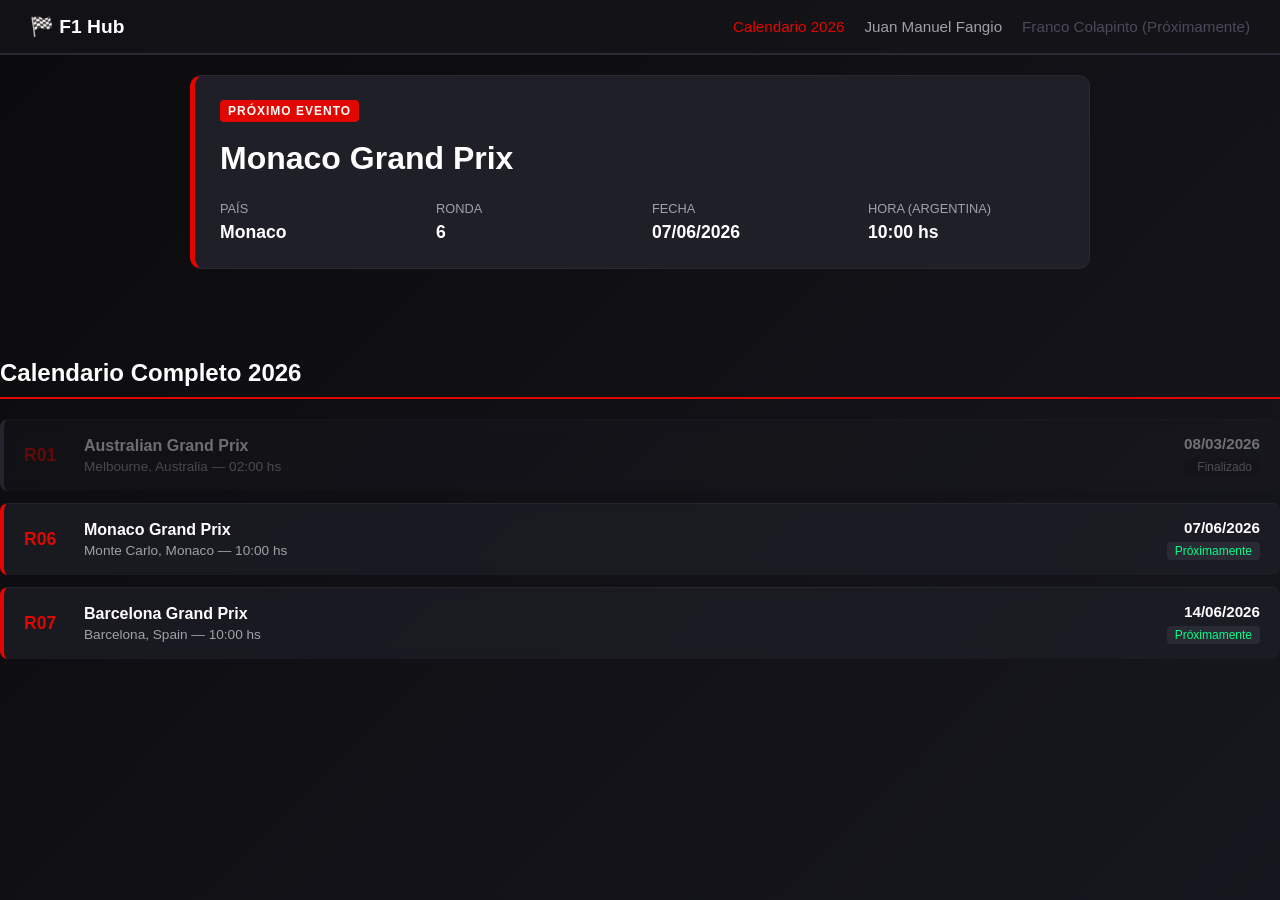
==== index.html @ ba873104 "AcGrl08" ====
<!DOCTYPE html>
<html lang="es">
<head>
    <meta charset="UTF-8">
    <meta name="viewport" content="width=device-width, initial-scale=1.0">
    <title>F1 Hub - Temporada 2026</title>
    <link rel="stylesheet" href="style.css">
</head>
<body>
  <!-- BARRA DE NAVEGACIÓN -->
    <nav class="navbar">
        <a href="index.html" class="nav-logo">🏁 F1 Hub</a>
        <div class="nav-links">
            <a href="index.html" class="active">Calendario 2026</a>
            <a href="fangio.html">Juan Manuel Fangio</a>
            <a href="#" class="disabled">Franco Colapinto (Próximamente)</a>
        </div>
    </nav>
    <div class="container">
        <!-- 1. SECCIÓN: PRÓXIMA CARRERA -->
        <div class="card main-card">
            <div class="header">
                <span class="live-badge">PRÓXIMO EVENTO</span>
                <h1 id="gran-premio">Cargando carrera...</h1>
            </div>
            
            <div class="content">
                <div class="info-group">
                    <span class="label">País</span>
                    <p id="pais" class="value">-</p>
                </div>
                <div class="info-group">
                    <span class="label">Ronda</span>
                    <p id="ronda" class="value">-</p>
                </div>
                <div class="info-group">
                    <span class="label">Fecha</span>
                    <p id="fecha" class="value">-</p>
                </div>
                <div class="info-group">
                    <span class="label">Hora (Argentina)</span>
                    <p id="hora" class="value">-</p>
                </div>
            </div>
                
            </div>
        </div>

        <!-- 2. SECCIÓN: CALENDARIO COMPLETO -->
        <div class="calendar-section">
            <h2>Calendario Completo 2026</h2>
            <div id="calendario-lista" class="calendar-grid">
                <!-- Las carreras se van a inyectar dinámicamente acá con JS -->
            </div>
        </div>
    </div>

    <script>
        // Configuramos el formateador para forzar siempre la hora de Argentina
        const opcionesFecha = { timeZone: 'America/Argentina/Buenos_Aires', day: '2-digit', month: '2-digit', year: 'numeric' };
        const opcionesHora = { timeZone: 'America/Argentina/Buenos_Aires', hour: '2-digit', minute: '2-digit', hour12: false };

        fetch('datos.json')
            .then(response => response.json())
            .then(data => {
                // 1. CONTROL DE LA PRÓXIMA CARRERA
                const proxima = data.proxima_carrera;
                
                if (proxima && proxima.fecha_iso) {
                    const fechaProxima = new Date(proxima.fecha_iso);
                    
                    document.getElementById('gran-premio').innerText = proxima.nombre_gran_premio;
                    document.getElementById('pais').innerText = proxima.pais;
                    document.getElementById('ronda').innerText = proxima.ronda;
                    
                    // Convertimos la fecha internacional a la de Argentina
                    document.getElementById('fecha').innerText = fechaProxima.toLocaleDateString('es-AR', opcionesFecha);
                    document.getElementById('hora').innerText = fechaProxima.toLocaleTimeString('es-AR', opcionesHora) + " hs";
                } else {
                    document.getElementById('gran-premio').innerText = "Fin de temporada 🏁";
                }

                // 2. RENDERIZADO DEL CALENDARIO COMPLETO
                const listaContenedor = document.getElementById('calendario-lista');
                listaContenedor.innerHTML = ''; // Limpiamos carga inicial

                data.calendario_completo.forEach(carrera => {
                    if (!carrera.fecha_iso) return;

                    // Traducimos la fecha de esta carrera específica a Argentina
                    const fechaCarrera = new Date(carrera.fecha_iso);
                    const fechaFormateada = fechaCarrera.toLocaleDateString('es-AR', opcionesFecha);
                    const horaFormateada = fechaCarrera.toLocaleTimeString('es-AR', opcionesHora);

                    const carreraCard = document.createElement('div');
                    
                    // Si ya pasó, se le aplica la opacidad que definimos en el CSS
                    carreraCard.className = `race-strip ${carrera.ya_paso ? 'past-race' : ''}`;
                    
                    // Formateamos el número de ronda para que no quede "R010" en el futuro
                    const nroRonda = carrera.ronda < 10 ? `R0${carrera.ronda}` : `R${carrera.ronda}`;
                    
                    carreraCard.innerHTML = `
                        <div class="race-info">
                            <span class="race-round">${nroRonda}</span>
                            <div class="race-details">
                                <h3>${carrera.nombre_gran_premio}</h3>
                                <p>${carrera.ubicacion}, ${carrera.pais} — ${horaFormateada} hs</p>
                            </div>
                        </div>
                        <div class="race-date-status">
                            <span class="race-date">${fechaFormateada}</span>
                            <span class="status-tag">${carrera.ya_paso ? 'Finalizado' : 'Próximamente'}</span>
                        </div>
                    `;
                    
                    listaContenedor.appendChild(carreraCard);
                });
            })
            .catch(error => {
                console.error("Error cargando los datos de la F1:", error);
                document.getElementById('gran-premio').innerText = "Error al cargar datos";
            });
    </script>
</body>
</html>
---- style.css ----
/* ==========================================================================
   1. ESTILOS GENERALES Y FONDO DINÁMICO
   ========================================================================== */
body {
    /* Creamos un degradado oscuro elegante */
    background: linear-gradient(-45deg, #0b0b0d, #15151a, #1a1a24, #0b0b0d);
    background-size: 400% 400%;
    /* Esta línea hace que el fondo se mueva suavemente solo */
    animation: movimientoFondo 15s ease infinite;
    margin: 0;
    color: #fff;
    font-family: Arial, sans-serif;
    min-height: 100vh;
}

/* Animación para el movimiento del fondo */
@keyframes movimientoFondo {
    0% { background-position: 0% 50%; }
    50% { background-position: 100% 50%; }
    100% { background-position: 0% 50%; }
}

/* Contenedor principal */
.container {
    max-width: 900px;
    margin: 0 auto;
    padding: 20px;
}

/* ==========================================================================
   2. BARRA DE NAVEGACIÓN
   ========================================================================== */
.navbar {
    background-color: rgba(21, 21, 26, 0.8); /* Semi-transparente para que se note el fondo */
    backdrop-filter: blur(10px); /* Efecto vidrio esmerilado */
    display: flex;
    justify-content: space-between;
    align-items: center;
    padding: 15px 30px;
    border-bottom: 2px solid #2a2a35;
    position: sticky;
    top: 0;
    z-index: 100;
}

.nav-logo {
    color: #fff;
    font-weight: bold;
    text-decoration: none;
    font-size: 1.2rem;
}

.nav-links {
    display: flex;
    gap: 20px;
}

.nav-links a {
    color: #a1a1a8;
    text-decoration: none;
    font-size: 0.95rem;
    font-weight: 500;
    transition: color 0.3s ease;
}

.nav-links a:hover, .nav-links a.active {
    color: #e10600; /* Rojo F1 */
}

.nav-links a.disabled {
    color: #4a4a5a;
    cursor: not-allowed;
    pointer-events: none;
}

/* ==========================================================================
   3. TARJETAS Y SECCIONES
   ========================================================================== */
.card {
    background-color: #1f1f27;
    border-radius: 12px;
    padding: 25px;
    margin-bottom: 30px;
    border: 1px solid #2a2a35;
}

.main-card {
    border-left: 5px solid #e10600;
}

.header {
    margin-bottom: 20px;
}

.live-badge {
    background-color: #e10600;
    color: white;
    font-size: 0.75rem;
    font-weight: bold;
    padding: 4px 8px;
    border-radius: 4px;
    letter-spacing: 1px;
}

.content {
    display: grid;
    grid-template-columns: repeat(auto-fit, minmax(150px, 1fr));
    gap: 20px;
}

.info-group .label {
    color: #a1a1a8;
    font-size: 0.8rem;
    text-transform: uppercase;
}

.info-group .value {
    margin: 5px 0 0 0;
    font-size: 1.1rem;
    font-weight: bold;
}

/* ==========================================================================
   4. CALENDARIO
   ========================================================================== */
.calendar-section {
    margin-top: 40px;
}

.calendar-section h2 {
    color: #fff;
    border-bottom: 2px solid #e10600;
    padding-bottom: 10px;
    margin-bottom: 20px;
}

.calendar-grid {
    display: flex;
    flex-direction: column;
    gap: 12px;
}

/* Tarjeta de cada carrera */
.race-strip {
    background-color: rgba(31, 31, 39, 0.7);
    backdrop-filter: blur(5px);
    color: #fff;
    border-radius: 8px;
    padding: 15px 20px;
    display: flex;
    justify-content: space-between;
    align-items: center;
    border-left: 4px solid #e10600;
    border-top: 1px solid rgba(255, 255, 255, 0.05);
    transition: all 0.3s ease; /* Suaviza los movimientos */
}

/* Efecto dinámico al pasar el mouse por encima */
.race-strip:hover {
    transform: translateX(8px);
    background-color: rgba(42, 42, 53, 0.9);
    box-shadow: 0 4px 15px rgba(225, 6, 0, 0.2); /* Sutil brillo rojo */
}

.race-info {
    display: flex;
    align-items: center;
    gap: 15px;
}

.race-round {
    font-weight: bold;
    color: #e10600;
    font-size: 1.1rem;
    min-width: 45px;
}

.race-details h3 {
    margin: 0 0 4px 0;
    font-size: 1rem;
}

.race-details p {
    margin: 0;
    color: #a1a1a8;
    font-size: 0.85rem;
}

.race-date-status {
    text-align: right;
    display: flex;
    flex-direction: column;
    gap: 6px;
}

.race-date {
    font-weight: bold;
    font-size: 0.95rem;
}

.status-tag {
    font-size: 0.75rem;
    padding: 2px 8px;
    border-radius: 4px;
    background-color: #2a2a35;
    color: #00ff88;
    display: inline-block;
}

/* Estilo apagado para las carreras pasadas */
.past-race {
    opacity: 0.4;
    border-left-color: #4a4a5a;
}

.past-race:hover {
    box-shadow: none; /* Sin brillo para las viejas */
    background-color: rgba(31, 31, 39, 0.7);
}

.past-race .status-tag {
    color: #a1a1a8;
    background-color: #15151a;
}
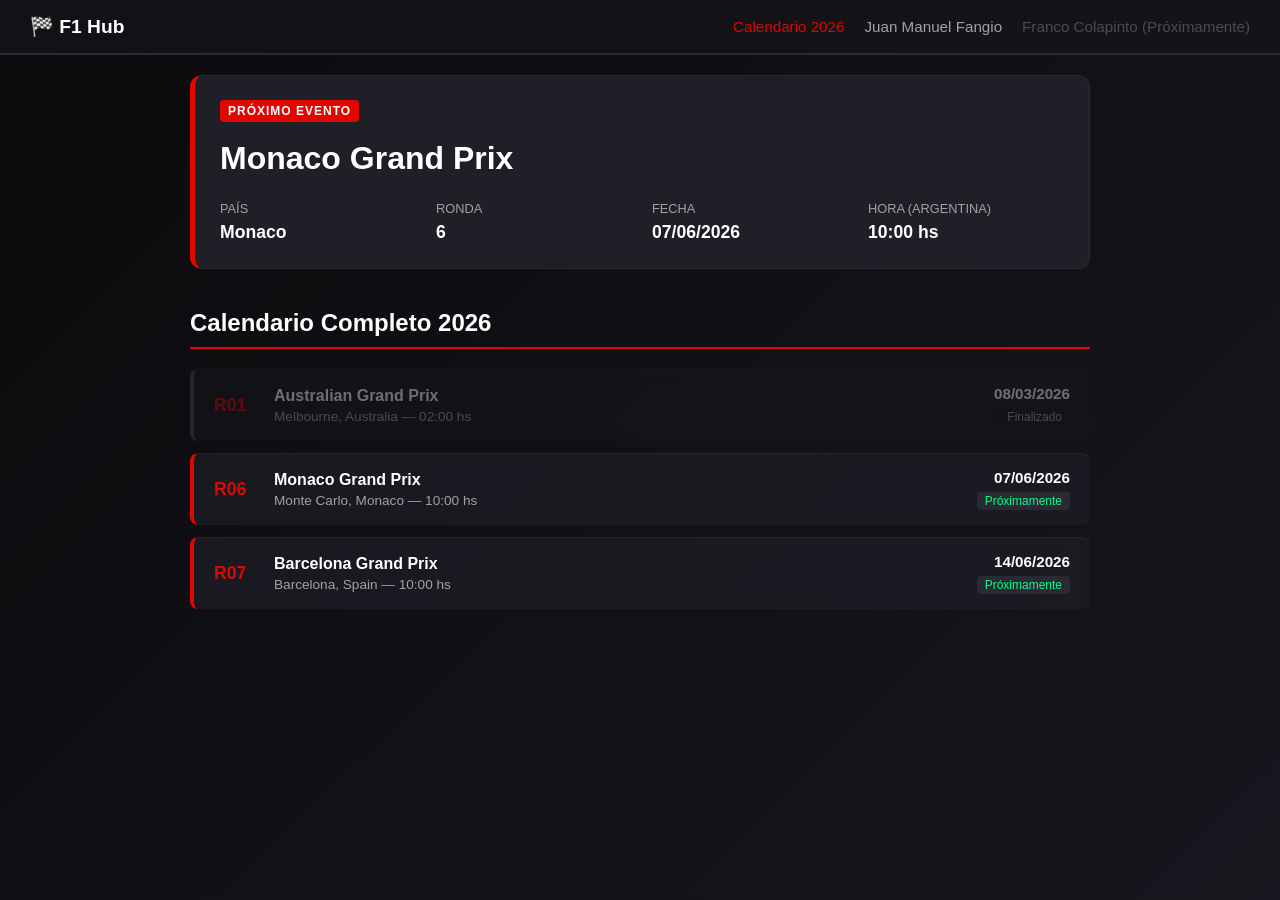
==== commit 830385c5: "acGrl09" ====
--- a/index.html
+++ b/index.html
@@ -7,7 +7,7 @@
     <link rel="stylesheet" href="style.css">
 </head>
 <body>
-  <!-- BARRA DE NAVEGACIÓN -->
+    <!-- BARRA DE NAVEGACIÓN -->
     <nav class="navbar">
         <a href="index.html" class="nav-logo">🏁 F1 Hub</a>
         <div class="nav-links">
@@ -16,6 +16,7 @@
             <a href="#" class="disabled">Franco Colapinto (Próximamente)</a>
         </div>
     </nav>
+
     <div class="container">
         <!-- 1. SECCIÓN: PRÓXIMA CARRERA -->
         <div class="card main-card">
@@ -42,8 +43,6 @@
                     <p id="hora" class="value">-</p>
                 </div>
             </div>
-                
-            </div>
         </div>
 
         <!-- 2. SECCIÓN: CALENDARIO COMPLETO -->
@@ -55,6 +54,7 @@
         </div>
     </div>
 
+    <!-- LÓGICA EN JAVASCRIPT -->
     <script>
         // Configuramos el formateador para forzar siempre la hora de Argentina
         const opcionesFecha = { timeZone: 'America/Argentina/Buenos_Aires', day: '2-digit', month: '2-digit', year: 'numeric' };
@@ -123,4 +123,4 @@
             });
     </script>
 </body>
-</html>
+</html>
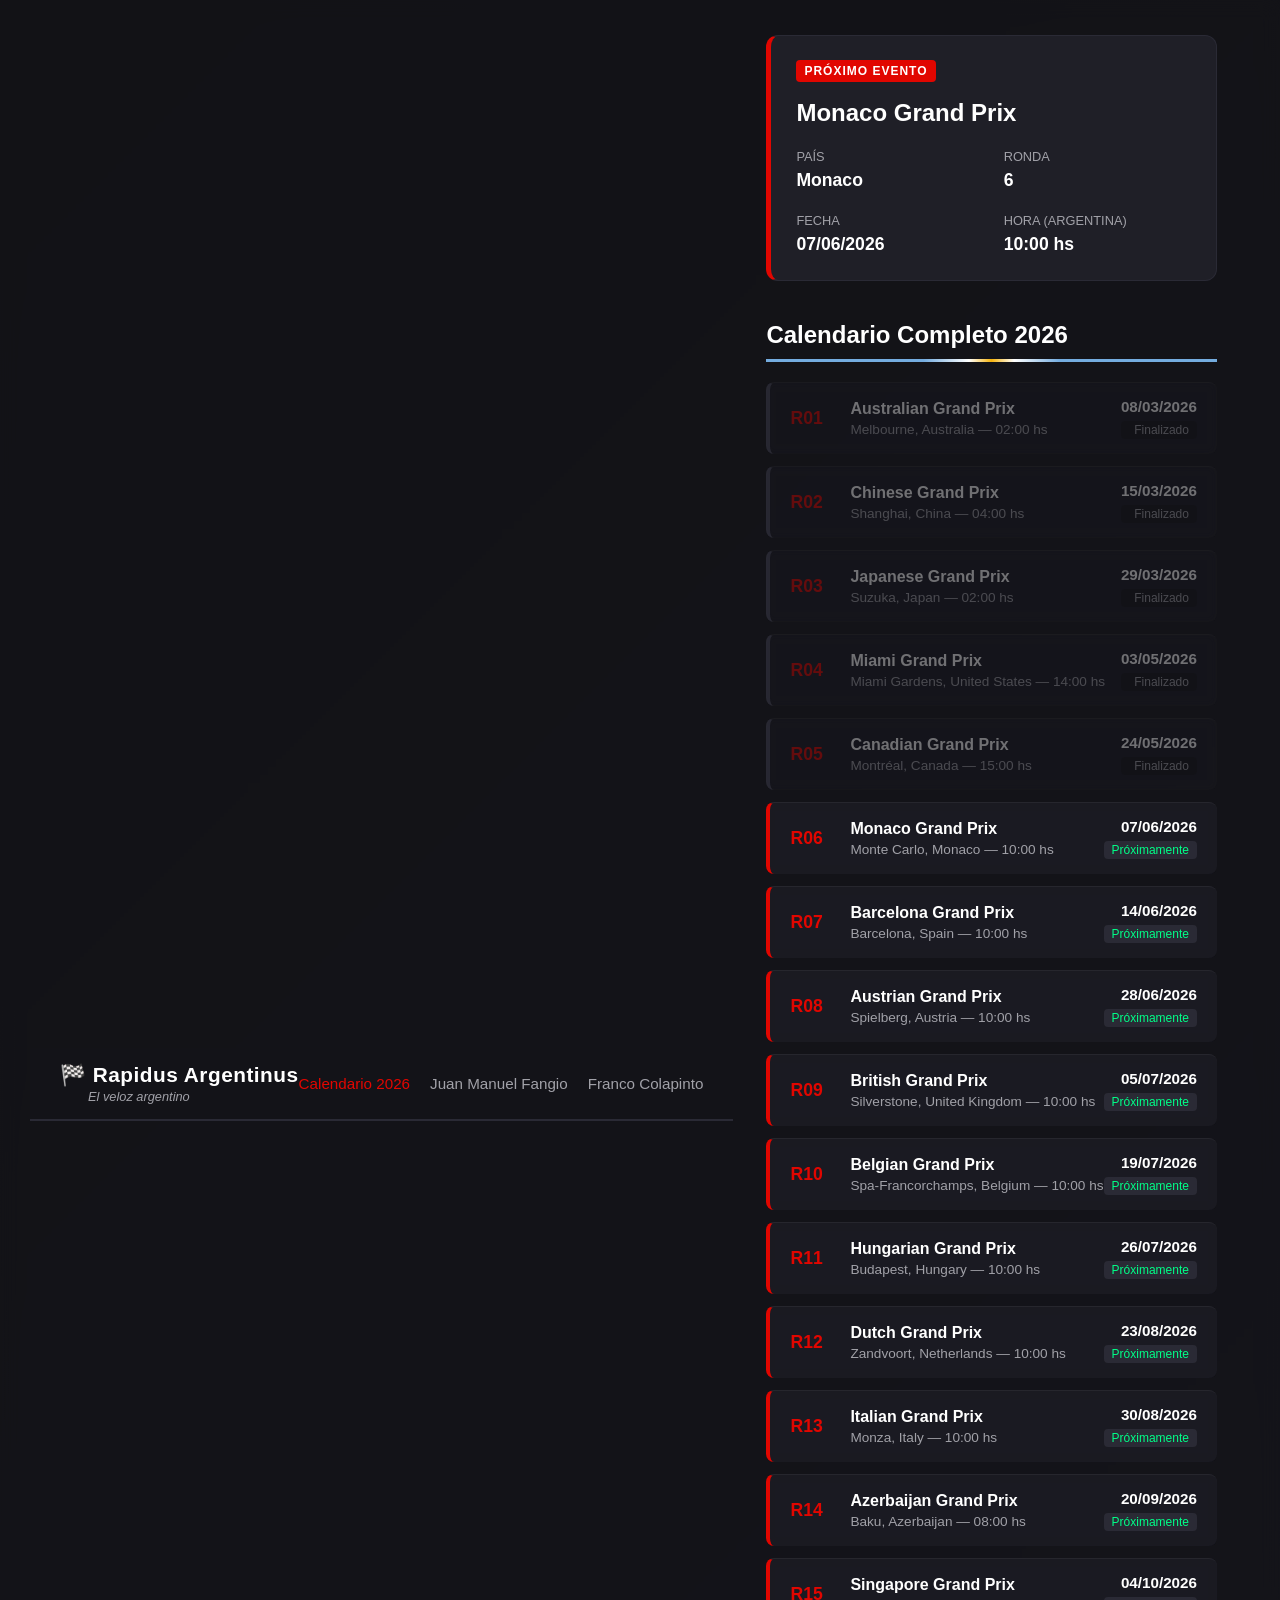
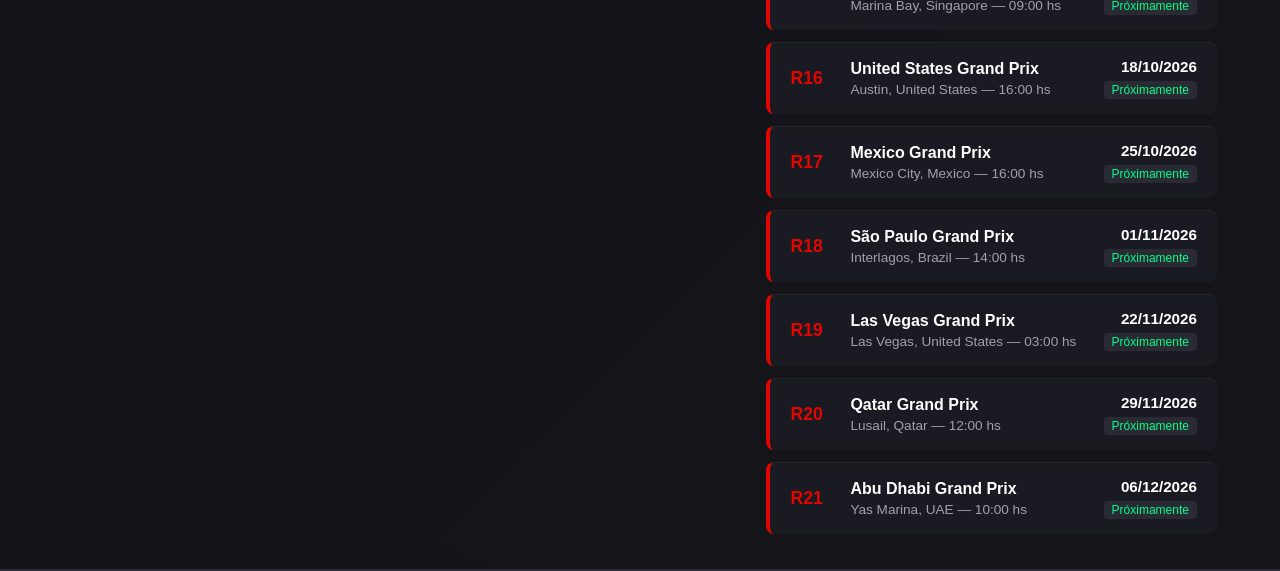
==== commit 9e8b7860: "ActGrl12" ====
--- a/index.html
+++ b/index.html
@@ -9,11 +9,15 @@
 <body>
     <!-- BARRA DE NAVEGACIÓN -->
     <nav class="navbar">
-        <a href="index.html" class="nav-logo">🏁 F1 Hub</a>
+        <nav class="navbar">
+       <a href="index.html" class="nav-logo">
+           <span class="logo-main">🏁 Rapidus Argentinus</span>
+           <span class="logo-sub">El veloz argentino</span>
+       </a>
         <div class="nav-links">
             <a href="index.html" class="active">Calendario 2026</a>
             <a href="fangio.html">Juan Manuel Fangio</a>
-            <a href="#" class="disabled">Franco Colapinto (Próximamente)</a>
+            <a href="colapinto.html">Franco Colapinto</a>
         </div>
     </nav>
 
--- a/style.css
+++ b/style.css
@@ -44,10 +44,24 @@
 }
 
 .nav-logo {
+    display: flex;
+    flex-direction: column; /* Pone la traducción abajo del nombre principal */
+    text-decoration: none;
+}
+
+.logo-main {
     color: #fff;
     font-weight: bold;
-    text-decoration: none;
-    font-size: 1.2rem;
+    font-size: 1.3rem;
+    letter-spacing: 0.5px;
+}
+
+.logo-sub {
+    color: #a1a1a8; /* Gris sutil */
+    font-size: 0.8rem; /* Letras más pequeñas */
+    font-style: italic; /* Un toque elegante en cursiva */
+    margin-top: 2px;
+    padding-left: 28px; /* Lo alinea justo abajo del texto, pasando el emoji */
 }
 
 .nav-links {
@@ -128,11 +142,13 @@
 }
 
 .calendar-section h2 {
-    color: #fff;
-    border-bottom: 2px solid #e10600;
-    padding-bottom: 10px;
-    margin-bottom: 20px;
-}
+       color: #fff;
+       /* Creamos la bandera de izquierda a derecha: Celeste, Blanco, Sol dorado sutil, Blanco, Celeste */
+       border-bottom: 3px solid;
+       border-image: linear-gradient(to right, #74acdf 0%, #74acdf 35%, #ffffff 45%, #f6b40e 50%, #ffffff 55%, #74acdf 65%, #74acdf 100%) 1;
+       padding-bottom: 10px;
+       margin-bottom: 20px;
+   }
 
 .calendar-grid {
     display: flex;
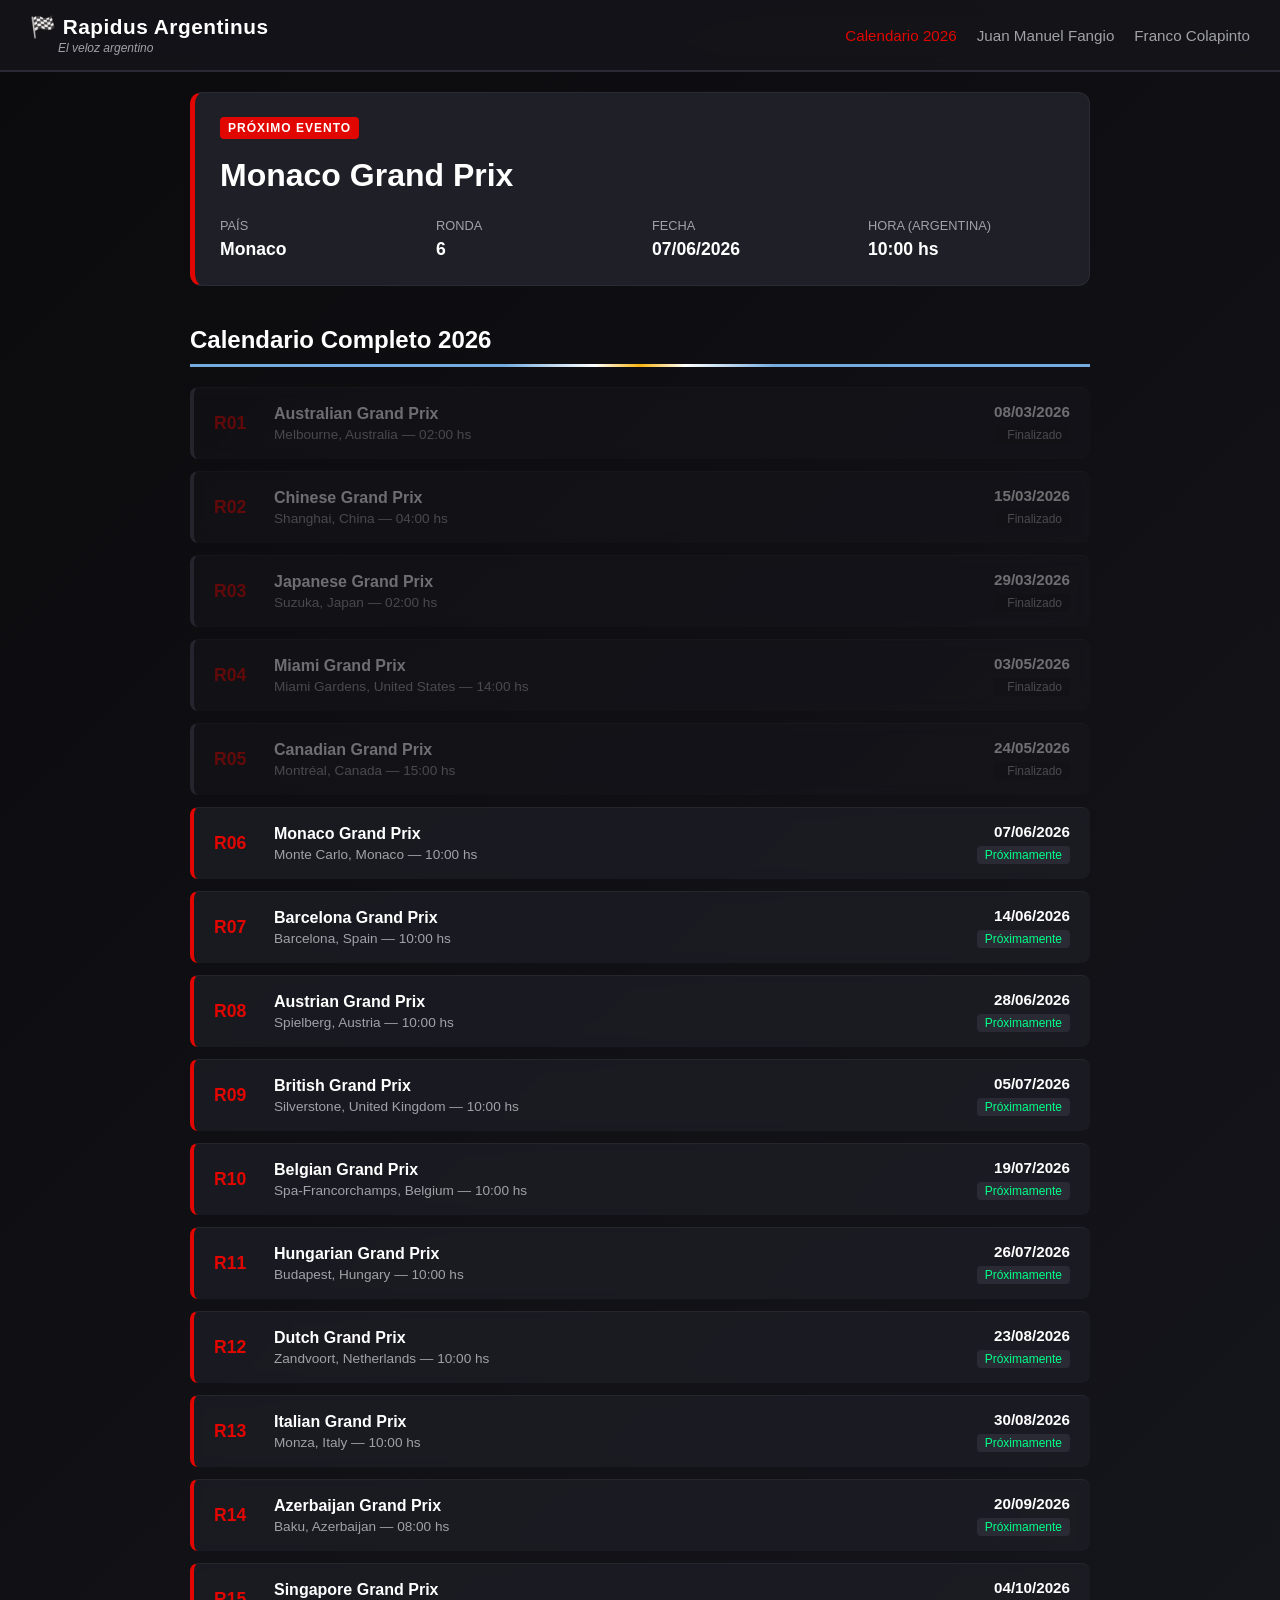
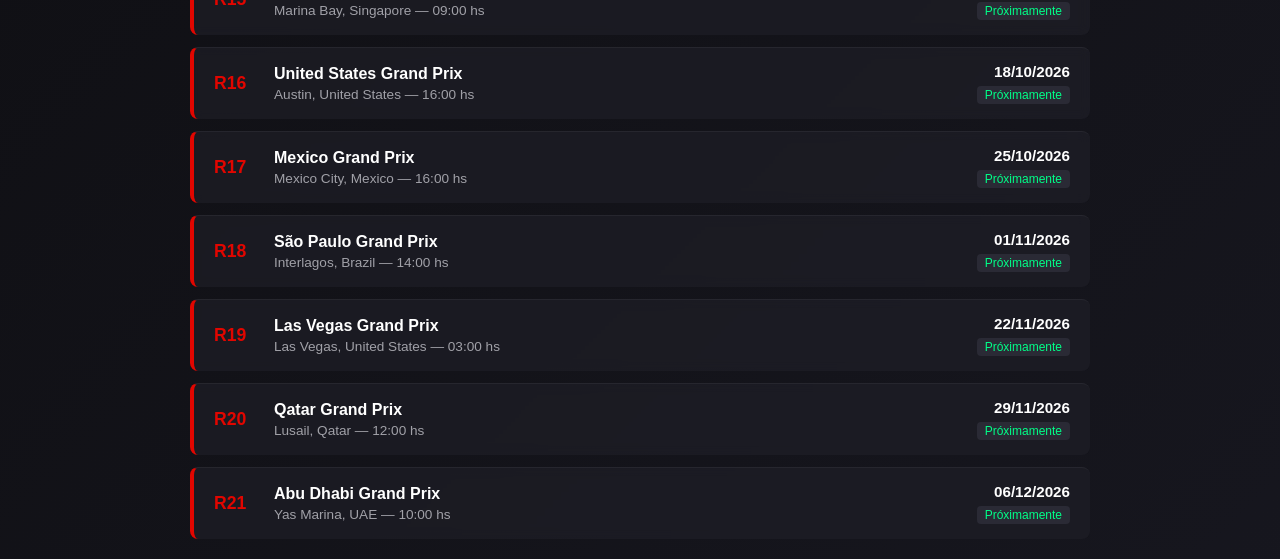
==== commit c49beb2a: "Act-13" ====
--- a/index.html
+++ b/index.html
@@ -3,17 +3,15 @@
 <head>
     <meta charset="UTF-8">
     <meta name="viewport" content="width=device-width, initial-scale=1.0">
-    <title>F1 Hub - Temporada 2026</title>
+    <title>Rapidus Argentinus - F1 Hub</title>
     <link rel="stylesheet" href="style.css">
 </head>
 <body>
-    <!-- BARRA DE NAVEGACIÓN -->
     <nav class="navbar">
-        <nav class="navbar">
-       <a href="index.html" class="nav-logo">
-           <span class="logo-main">🏁 Rapidus Argentinus</span>
-           <span class="logo-sub">El veloz argentino</span>
-       </a>
+        <a href="index.html" class="nav-logo">
+            <span class="logo-main">🏁 Rapidus Argentinus</span>
+            <span class="logo-sub">El veloz argentino</span>
+        </a>
         <div class="nav-links">
             <a href="index.html" class="active">Calendario 2026</a>
             <a href="fangio.html">Juan Manuel Fangio</a>
@@ -22,7 +20,6 @@
     </nav>
 
     <div class="container">
-        <!-- 1. SECCIÓN: PRÓXIMA CARRERA -->
         <div class="card main-card">
             <div class="header">
                 <span class="live-badge">PRÓXIMO EVENTO</span>
@@ -49,59 +46,47 @@
             </div>
         </div>
 
-        <!-- 2. SECCIÓN: CALENDARIO COMPLETO -->
         <div class="calendar-section">
             <h2>Calendario Completo 2026</h2>
             <div id="calendario-lista" class="calendar-grid">
-                <!-- Las carreras se van a inyectar dinámicamente acá con JS -->
-            </div>
+                </div>
         </div>
     </div>
 
-    <!-- LÓGICA EN JAVASCRIPT -->
     <script>
-        // Configuramos el formateador para forzar siempre la hora de Argentina
         const opcionesFecha = { timeZone: 'America/Argentina/Buenos_Aires', day: '2-digit', month: '2-digit', year: 'numeric' };
         const opcionesHora = { timeZone: 'America/Argentina/Buenos_Aires', hour: '2-digit', minute: '2-digit', hour12: false };
 
         fetch('datos.json')
             .then(response => response.json())
             .then(data => {
-                // 1. CONTROL DE LA PRÓXIMA CARRERA
+                // 1. PRÓXIMA CARRERA
                 const proxima = data.proxima_carrera;
-                
                 if (proxima && proxima.fecha_iso) {
                     const fechaProxima = new Date(proxima.fecha_iso);
-                    
                     document.getElementById('gran-premio').innerText = proxima.nombre_gran_premio;
                     document.getElementById('pais').innerText = proxima.pais;
                     document.getElementById('ronda').innerText = proxima.ronda;
-                    
-                    // Convertimos la fecha internacional a la de Argentina
                     document.getElementById('fecha').innerText = fechaProxima.toLocaleDateString('es-AR', opcionesFecha);
                     document.getElementById('hora').innerText = fechaProxima.toLocaleTimeString('es-AR', opcionesHora) + " hs";
                 } else {
                     document.getElementById('gran-premio').innerText = "Fin de temporada 🏁";
                 }
 
-                // 2. RENDERIZADO DEL CALENDARIO COMPLETO
+                // 2. CALENDARIO COMPLETO
                 const listaContenedor = document.getElementById('calendario-lista');
-                listaContenedor.innerHTML = ''; // Limpiamos carga inicial
+                listaContenedor.innerHTML = '';
 
                 data.calendario_completo.forEach(carrera => {
                     if (!carrera.fecha_iso) return;
 
-                    // Traducimos la fecha de esta carrera específica a Argentina
                     const fechaCarrera = new Date(carrera.fecha_iso);
                     const fechaFormateada = fechaCarrera.toLocaleDateString('es-AR', opcionesFecha);
                     const horaFormateada = fechaCarrera.toLocaleTimeString('es-AR', opcionesHora);
 
                     const carreraCard = document.createElement('div');
-                    
-                    // Si ya pasó, se le aplica la opacidad que definimos en el CSS
                     carreraCard.className = `race-strip ${carrera.ya_paso ? 'past-race' : ''}`;
                     
-                    // Formateamos el número de ronda para que no quede "R010" en el futuro
                     const nroRonda = carrera.ronda < 10 ? `R0${carrera.ronda}` : `R${carrera.ronda}`;
                     
                     carreraCard.innerHTML = `
@@ -117,12 +102,11 @@
                             <span class="status-tag">${carrera.ya_paso ? 'Finalizado' : 'Próximamente'}</span>
                         </div>
                     `;
-                    
                     listaContenedor.appendChild(carreraCard);
                 });
             })
             .catch(error => {
-                console.error("Error cargando los datos de la F1:", error);
+                console.error("Error:", error);
                 document.getElementById('gran-premio').innerText = "Error al cargar datos";
             });
     </script>
--- a/style.css
+++ b/style.css
@@ -2,10 +2,8 @@
    1. ESTILOS GENERALES Y FONDO DINÁMICO
    ========================================================================== */
 body {
-    /* Creamos un degradado oscuro elegante */
     background: linear-gradient(-45deg, #0b0b0d, #15151a, #1a1a24, #0b0b0d);
     background-size: 400% 400%;
-    /* Esta línea hace que el fondo se mueva suavemente solo */
     animation: movimientoFondo 15s ease infinite;
     margin: 0;
     color: #fff;
@@ -13,14 +11,12 @@
     min-height: 100vh;
 }
 
-/* Animación para el movimiento del fondo */
 @keyframes movimientoFondo {
     0% { background-position: 0% 50%; }
     50% { background-position: 100% 50%; }
     100% { background-position: 0% 50%; }
 }
 
-/* Contenedor principal */
 .container {
     max-width: 900px;
     margin: 0 auto;
@@ -28,25 +24,27 @@
 }
 
 /* ==========================================================================
-   2. BARRA DE NAVEGACIÓN
+   2. BARRA DE NAVEGACIÓN (CORREGIDA)
    ========================================================================== */
 .navbar {
-    background-color: rgba(21, 21, 26, 0.8); /* Semi-transparente para que se note el fondo */
-    backdrop-filter: blur(10px); /* Efecto vidrio esmerilado */
+    background-color: rgba(21, 21, 26, 0.85);
+    backdrop-filter: blur(10px);
     display: flex;
     justify-content: space-between;
-    align-items: center;
+    align-items: center; /* Alinea el logo y el menú al centro verticalmente */
     padding: 15px 30px;
     border-bottom: 2px solid #2a2a35;
     position: sticky;
     top: 0;
     z-index: 100;
+    box-sizing: border-box;
 }
 
 .nav-logo {
     display: flex;
-    flex-direction: column; /* Pone la traducción abajo del nombre principal */
+    flex-direction: column;
     text-decoration: none;
+    min-width: 220px; /* Le da espacio reservado para que no choque */
 }
 
 .logo-main {
@@ -57,16 +55,17 @@
 }
 
 .logo-sub {
-    color: #a1a1a8; /* Gris sutil */
-    font-size: 0.8rem; /* Letras más pequeñas */
-    font-style: italic; /* Un toque elegante en cursiva */
+    color: #a1a1a8;
+    font-size: 0.75rem;
+    font-style: italic;
     margin-top: 2px;
-    padding-left: 28px; /* Lo alinea justo abajo del texto, pasando el emoji */
+    padding-left: 28px;
 }
 
 .nav-links {
     display: flex;
     gap: 20px;
+    align-items: center;
 }
 
 .nav-links a {
@@ -78,7 +77,7 @@
 }
 
 .nav-links a:hover, .nav-links a.active {
-    color: #e10600; /* Rojo F1 */
+    color: #e10600;
 }
 
 .nav-links a.disabled {
@@ -135,20 +134,20 @@
 }
 
 /* ==========================================================================
-   4. CALENDARIO
+   4. CALENDARIO CON DETALLE ARGENTINO 🇦🇷
    ========================================================================== */
 .calendar-section {
     margin-top: 40px;
 }
 
 .calendar-section h2 {
-       color: #fff;
-       /* Creamos la bandera de izquierda a derecha: Celeste, Blanco, Sol dorado sutil, Blanco, Celeste */
-       border-bottom: 3px solid;
-       border-image: linear-gradient(to right, #74acdf 0%, #74acdf 35%, #ffffff 45%, #f6b40e 50%, #ffffff 55%, #74acdf 65%, #74acdf 100%) 1;
-       padding-bottom: 10px;
-       margin-bottom: 20px;
-   }
+    color: #fff;
+    padding-bottom: 10px;
+    margin-bottom: 20px;
+    border-bottom: 3px solid;
+    /* Bandera argentina degradada fina y elegante */
+    border-image: linear-gradient(to right, #74acdf 0%, #74acdf 35%, #ffffff 45%, #f6b40e 50%, #ffffff 55%, #74acdf 65%, #74acdf 100%) 1;
+}
 
 .calendar-grid {
     display: flex;
@@ -156,7 +155,6 @@
     gap: 12px;
 }
 
-/* Tarjeta de cada carrera */
 .race-strip {
     background-color: rgba(31, 31, 39, 0.7);
     backdrop-filter: blur(5px);
@@ -168,14 +166,13 @@
     align-items: center;
     border-left: 4px solid #e10600;
     border-top: 1px solid rgba(255, 255, 255, 0.05);
-    transition: all 0.3s ease; /* Suaviza los movimientos */
-}
-
-/* Efecto dinámico al pasar el mouse por encima */
+    transition: all 0.3s ease;
+}
+
 .race-strip:hover {
     transform: translateX(8px);
     background-color: rgba(42, 42, 53, 0.9);
-    box-shadow: 0 4px 15px rgba(225, 6, 0, 0.2); /* Sutil brillo rojo */
+    box-shadow: 0 4px 15px rgba(225, 6, 0, 0.2);
 }
 
 .race-info {
@@ -223,14 +220,13 @@
     display: inline-block;
 }
 
-/* Estilo apagado para las carreras pasadas */
 .past-race {
     opacity: 0.4;
     border-left-color: #4a4a5a;
 }
 
 .past-race:hover {
-    box-shadow: none; /* Sin brillo para las viejas */
+    box-shadow: none;
     background-color: rgba(31, 31, 39, 0.7);
 }
 
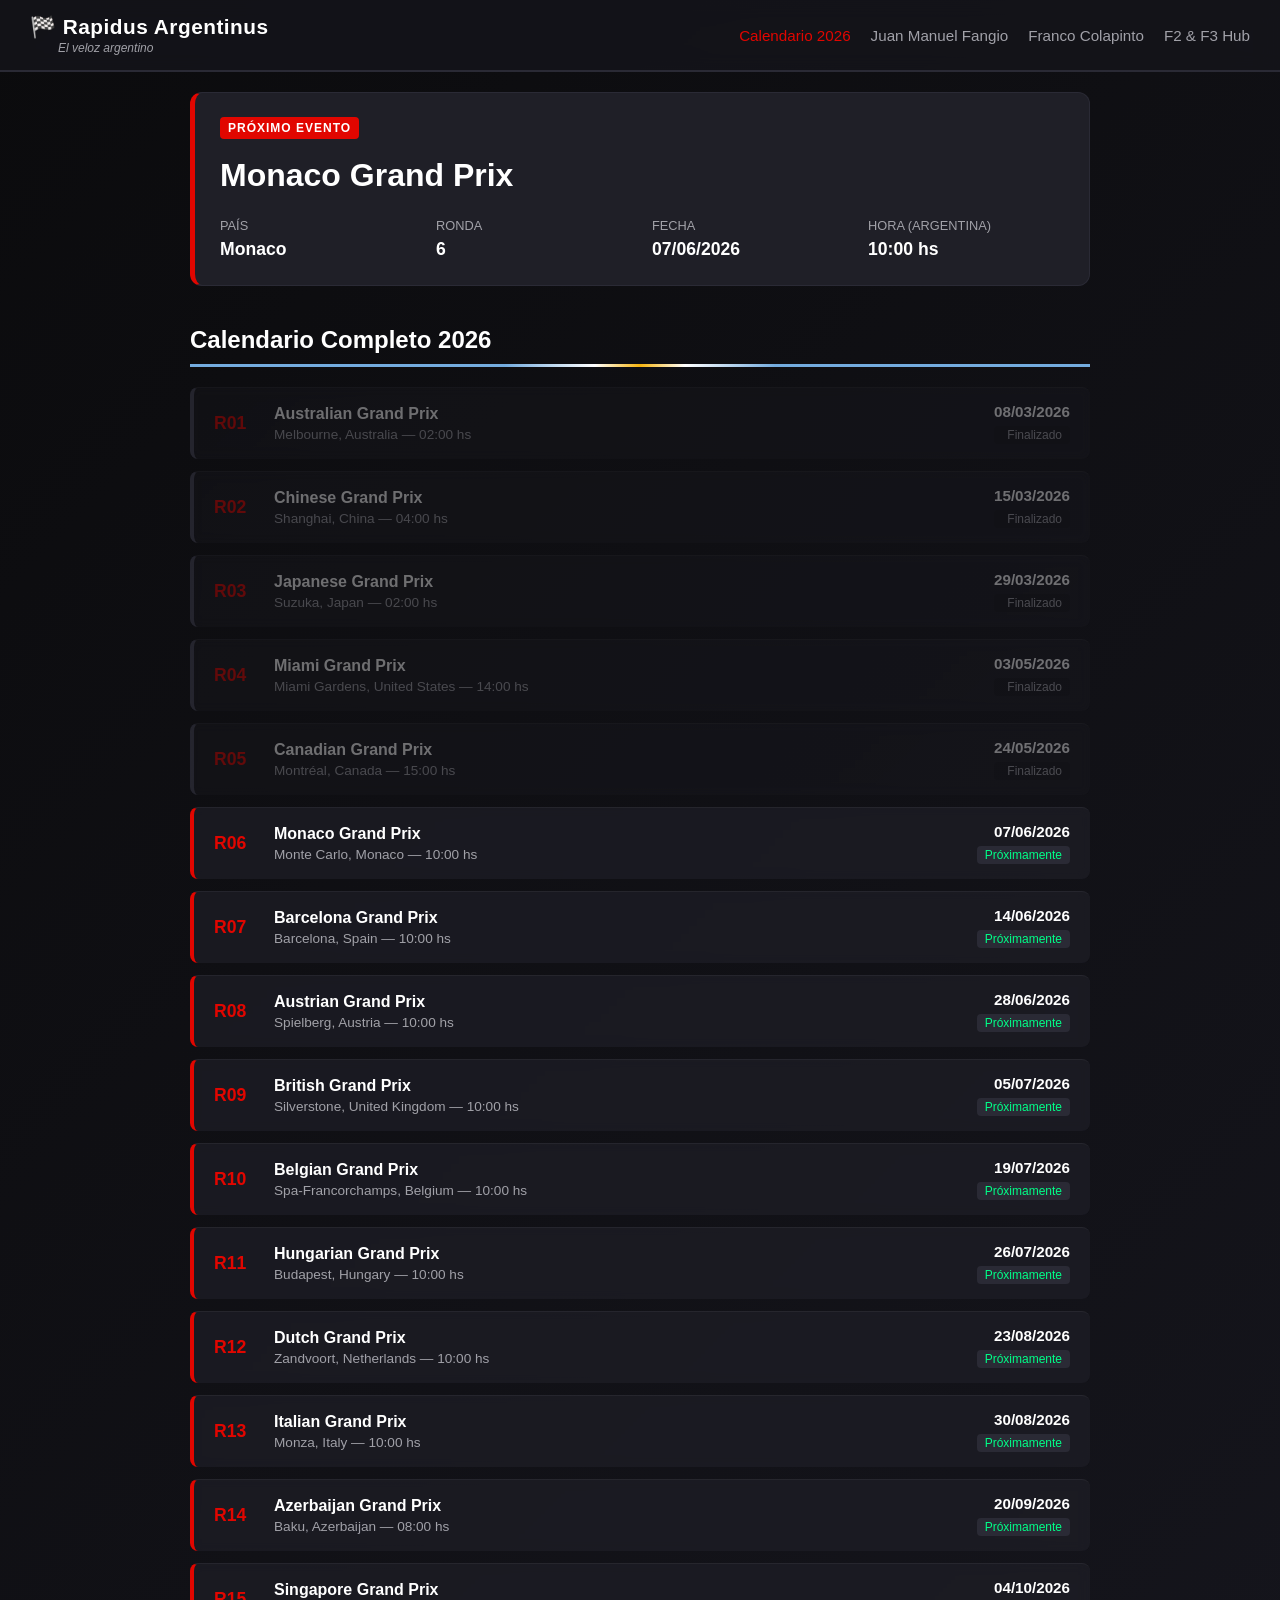
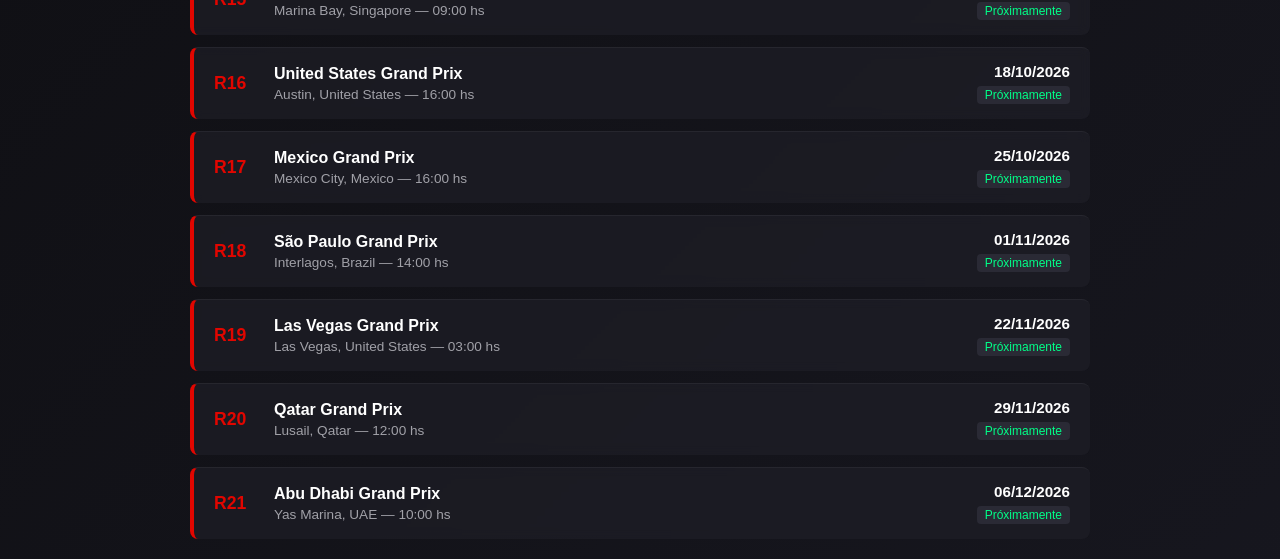
==== commit dade8714: "agregar pilotos argentinos a sección f2 y f3" ====
--- a/index.html
+++ b/index.html
@@ -16,6 +16,7 @@
             <a href="index.html" class="active">Calendario 2026</a>
             <a href="fangio.html">Juan Manuel Fangio</a>
             <a href="colapinto.html">Franco Colapinto</a>
+            <a href="f2-f3.html">F2 & F3 Hub</a> <!-- ¡Nuevo enlace! -->
         </div>
     </nav>
 
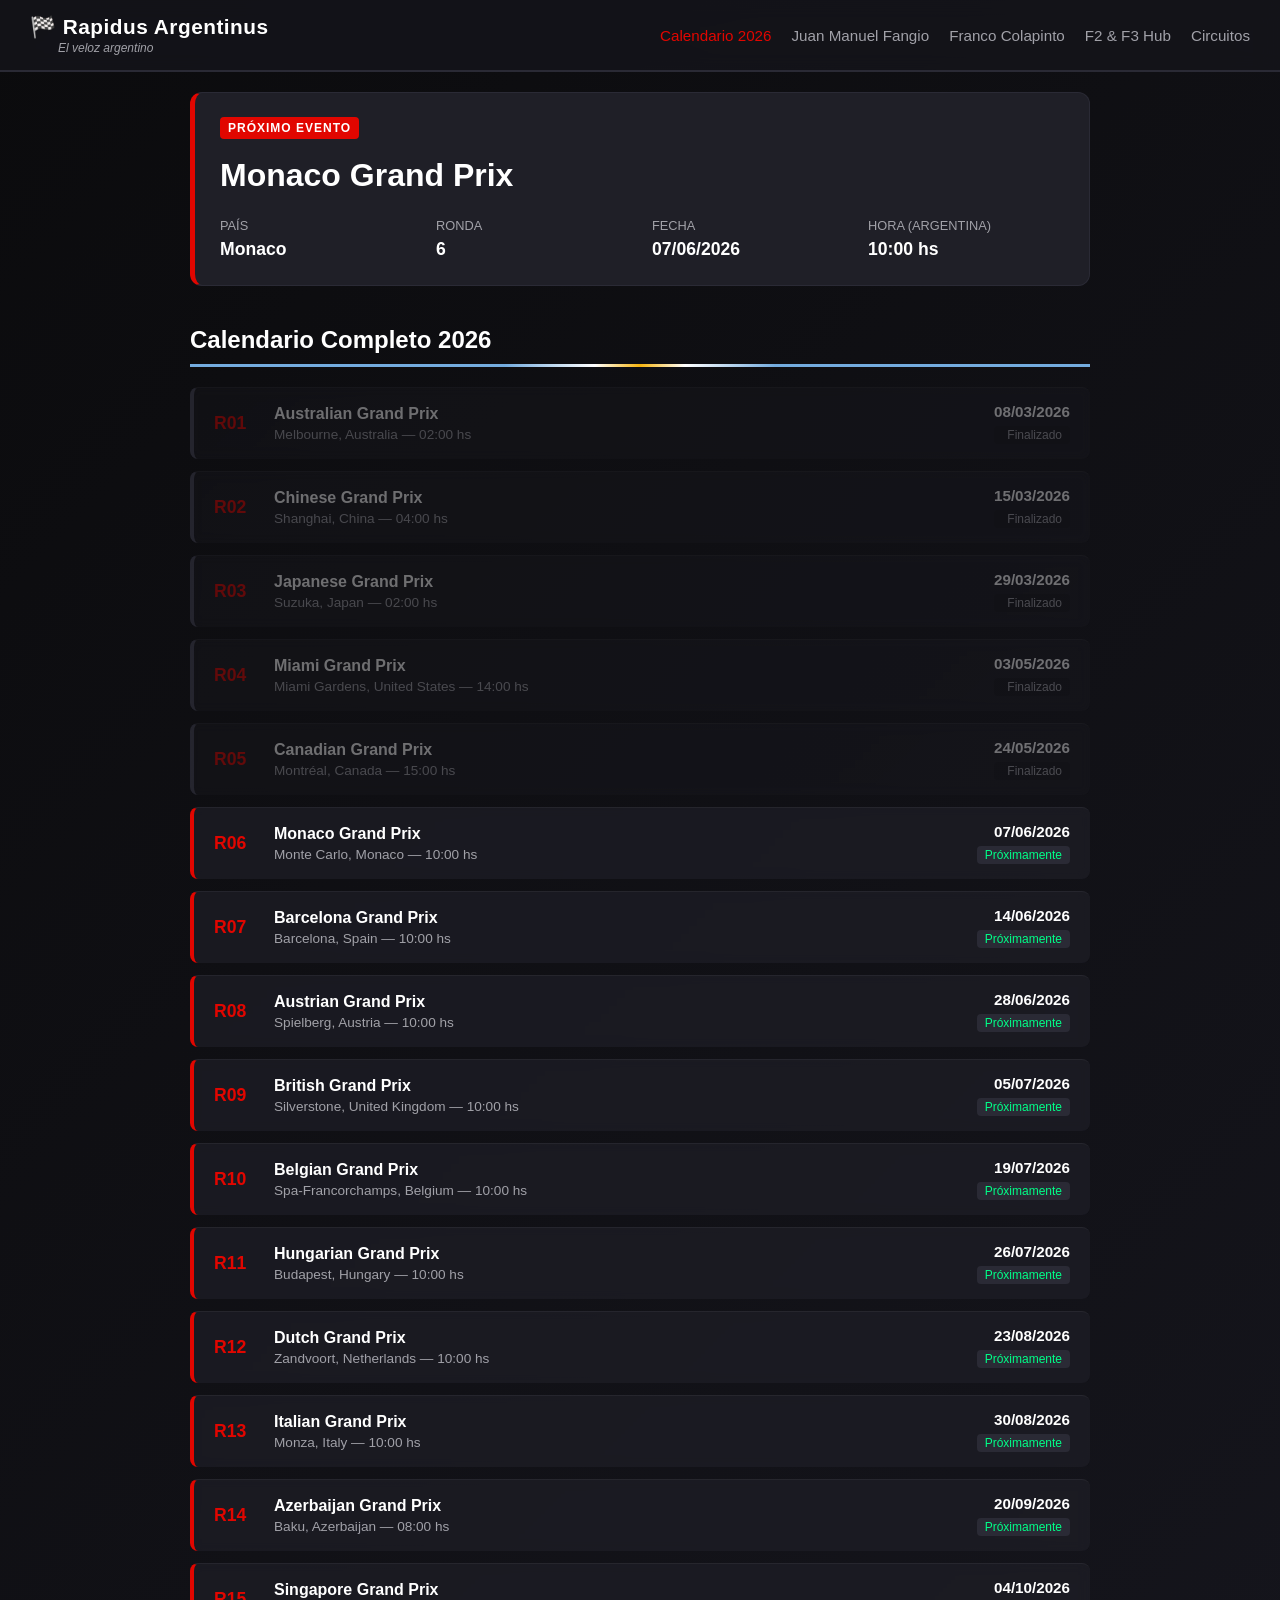
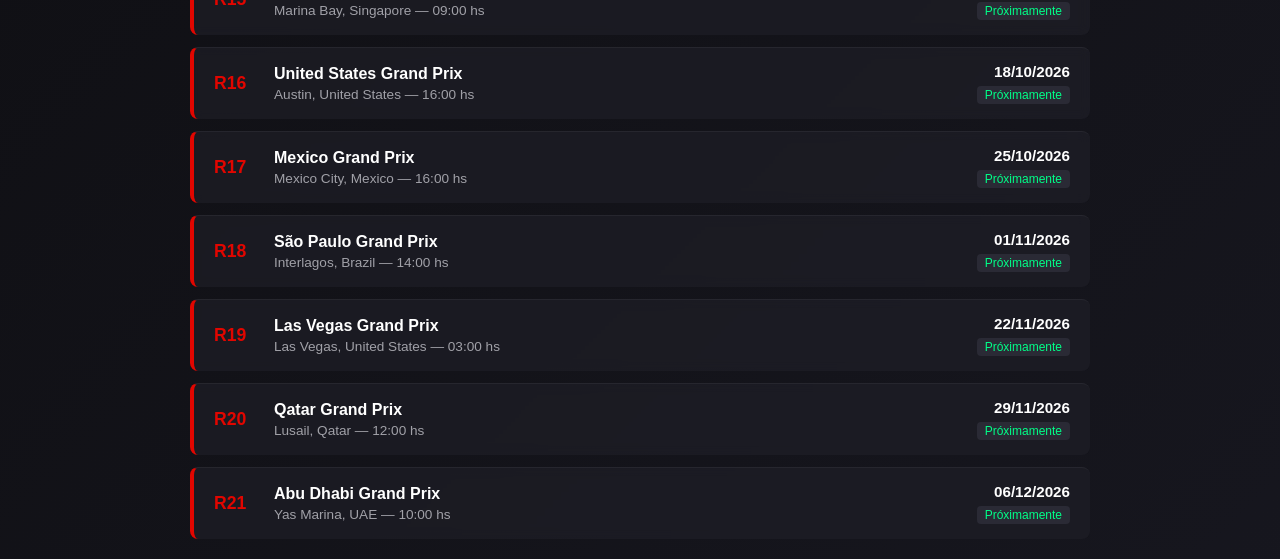
==== commit b5f4bacf: "Act-14" ====
--- a/index.html
+++ b/index.html
@@ -16,7 +16,8 @@
             <a href="index.html" class="active">Calendario 2026</a>
             <a href="fangio.html">Juan Manuel Fangio</a>
             <a href="colapinto.html">Franco Colapinto</a>
-            <a href="f2-f3.html">F2 & F3 Hub</a> <!-- ¡Nuevo enlace! -->
+            <a href="f2-f3.html">F2 & F3 Hub</a> <!-- ¡Nueva página! -->
+            <a href="circuitos.html">Circuitos</a> <!-- ¡Nuevo enlace! -->
         </div>
     </nav>
 
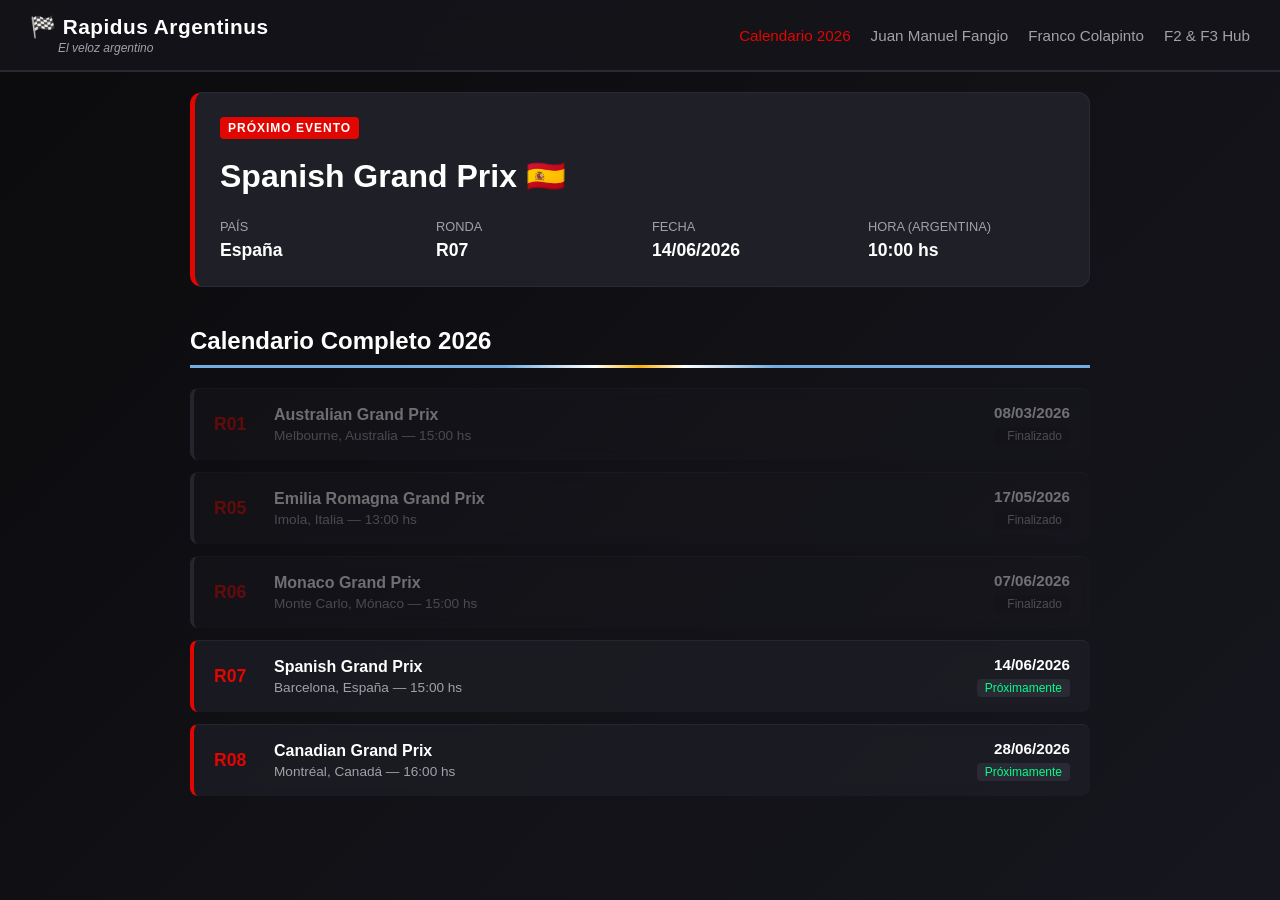
==== commit 52f4a6bb: "Act-11-junio-a" ====
--- a/index.html
+++ b/index.html
@@ -16,8 +16,7 @@
             <a href="index.html" class="active">Calendario 2026</a>
             <a href="fangio.html">Juan Manuel Fangio</a>
             <a href="colapinto.html">Franco Colapinto</a>
-            <a href="f2-f3.html">F2 & F3 Hub</a> <!-- ¡Nueva página! -->
-            <a href="circuitos.html">Circuitos</a> <!-- ¡Nuevo enlace! -->
+            <a href="f2-f3.html">F2 & F3 Hub</a>
         </div>
     </nav>
 
@@ -25,25 +24,25 @@
         <div class="card main-card">
             <div class="header">
                 <span class="live-badge">PRÓXIMO EVENTO</span>
-                <h1 id="gran-premio">Cargando carrera...</h1>
+                <h1 id="gran-premio">Spanish Grand Prix 🇪🇸</h1>
             </div>
             
             <div class="content">
                 <div class="info-group">
                     <span class="label">País</span>
-                    <p id="pais" class="value">-</p>
+                    <p class="value">España</p>
                 </div>
                 <div class="info-group">
                     <span class="label">Ronda</span>
-                    <p id="ronda" class="value">-</p>
+                    <p class="value">R07</p>
                 </div>
                 <div class="info-group">
                     <span class="label">Fecha</span>
-                    <p id="fecha" class="value">-</p>
+                    <p class="value">14/06/2026</p>
                 </div>
                 <div class="info-group">
                     <span class="label">Hora (Argentina)</span>
-                    <p id="hora" class="value">-</p>
+                    <p class="value">10:00 hs</p>
                 </div>
             </div>
         </div>
@@ -51,66 +50,79 @@
         <div class="calendar-section">
             <h2>Calendario Completo 2026</h2>
             <div id="calendario-lista" class="calendar-grid">
+
+                <div class="race-strip past-race">
+                    <div class="race-info">
+                        <span class="race-round">R01</span>
+                        <div class="race-details">
+                            <h3>Australian Grand Prix</h3>
+                            <p>Melbourne, Australia — 15:00 hs</p>
+                        </div>
+                    </div>
+                    <div class="race-date-status">
+                        <span class="race-date">08/03/2026</span>
+                        <span class="status-tag">Finalizado</span>
+                    </div>
                 </div>
+
+                <div class="race-strip past-race">
+                    <div class="race-info">
+                        <span class="race-round">R05</span>
+                        <div class="race-details">
+                            <h3>Emilia Romagna Grand Prix</h3>
+                            <p>Imola, Italia — 13:00 hs</p>
+                        </div>
+                    </div>
+                    <div class="race-date-status">
+                        <span class="race-date">17/05/2026</span>
+                        <span class="status-tag">Finalizado</span>
+                    </div>
+                </div>
+
+                <div class="race-strip past-race">
+                    <div class="race-info">
+                        <span class="race-round">R06</span>
+                        <div class="race-details">
+                            <h3>Monaco Grand Prix</h3>
+                            <p>Monte Carlo, Mónaco — 15:00 hs</p>
+                        </div>
+                    </div>
+                    <div class="race-date-status">
+                        <span class="race-date">07/06/2026</span>
+                        <span class="status-tag">Finalizado</span>
+                    </div>
+                </div>
+
+                <div class="race-strip">
+                    <div class="race-info">
+                        <span class="race-round">R07</span>
+                        <div class="race-details">
+                            <h3>Spanish Grand Prix</h3>
+                            <p>Barcelona, España — 15:00 hs</p>
+                        </div>
+                    </div>
+                    <div class="race-date-status">
+                        <span class="race-date">14/06/2026</span>
+                        <span class="status-tag">Próximamente</span>
+                    </div>
+                </div>
+
+                <div class="race-strip">
+                    <div class="race-info">
+                        <span class="race-round">R08</span>
+                        <div class="race-details">
+                            <h3>Canadian Grand Prix</h3>
+                            <p>Montréal, Canadá — 16:00 hs</p>
+                        </div>
+                    </div>
+                    <div class="race-date-status">
+                        <span class="race-date">28/06/2026</span>
+                        <span class="status-tag">Próximamente</span>
+                    </div>
+                </div>
+
+            </div>
         </div>
     </div>
-
-    <script>
-        const opcionesFecha = { timeZone: 'America/Argentina/Buenos_Aires', day: '2-digit', month: '2-digit', year: 'numeric' };
-        const opcionesHora = { timeZone: 'America/Argentina/Buenos_Aires', hour: '2-digit', minute: '2-digit', hour12: false };
-
-        fetch('datos.json')
-            .then(response => response.json())
-            .then(data => {
-                // 1. PRÓXIMA CARRERA
-                const proxima = data.proxima_carrera;
-                if (proxima && proxima.fecha_iso) {
-                    const fechaProxima = new Date(proxima.fecha_iso);
-                    document.getElementById('gran-premio').innerText = proxima.nombre_gran_premio;
-                    document.getElementById('pais').innerText = proxima.pais;
-                    document.getElementById('ronda').innerText = proxima.ronda;
-                    document.getElementById('fecha').innerText = fechaProxima.toLocaleDateString('es-AR', opcionesFecha);
-                    document.getElementById('hora').innerText = fechaProxima.toLocaleTimeString('es-AR', opcionesHora) + " hs";
-                } else {
-                    document.getElementById('gran-premio').innerText = "Fin de temporada 🏁";
-                }
-
-                // 2. CALENDARIO COMPLETO
-                const listaContenedor = document.getElementById('calendario-lista');
-                listaContenedor.innerHTML = '';
-
-                data.calendario_completo.forEach(carrera => {
-                    if (!carrera.fecha_iso) return;
-
-                    const fechaCarrera = new Date(carrera.fecha_iso);
-                    const fechaFormateada = fechaCarrera.toLocaleDateString('es-AR', opcionesFecha);
-                    const horaFormateada = fechaCarrera.toLocaleTimeString('es-AR', opcionesHora);
-
-                    const carreraCard = document.createElement('div');
-                    carreraCard.className = `race-strip ${carrera.ya_paso ? 'past-race' : ''}`;
-                    
-                    const nroRonda = carrera.ronda < 10 ? `R0${carrera.ronda}` : `R${carrera.ronda}`;
-                    
-                    carreraCard.innerHTML = `
-                        <div class="race-info">
-                            <span class="race-round">${nroRonda}</span>
-                            <div class="race-details">
-                                <h3>${carrera.nombre_gran_premio}</h3>
-                                <p>${carrera.ubicacion}, ${carrera.pais} — ${horaFormateada} hs</p>
-                            </div>
-                        </div>
-                        <div class="race-date-status">
-                            <span class="race-date">${fechaFormateada}</span>
-                            <span class="status-tag">${carrera.ya_paso ? 'Finalizado' : 'Próximamente'}</span>
-                        </div>
-                    `;
-                    listaContenedor.appendChild(carreraCard);
-                });
-            })
-            .catch(error => {
-                console.error("Error:", error);
-                document.getElementById('gran-premio').innerText = "Error al cargar datos";
-            });
-    </script>
 </body>
 </html>
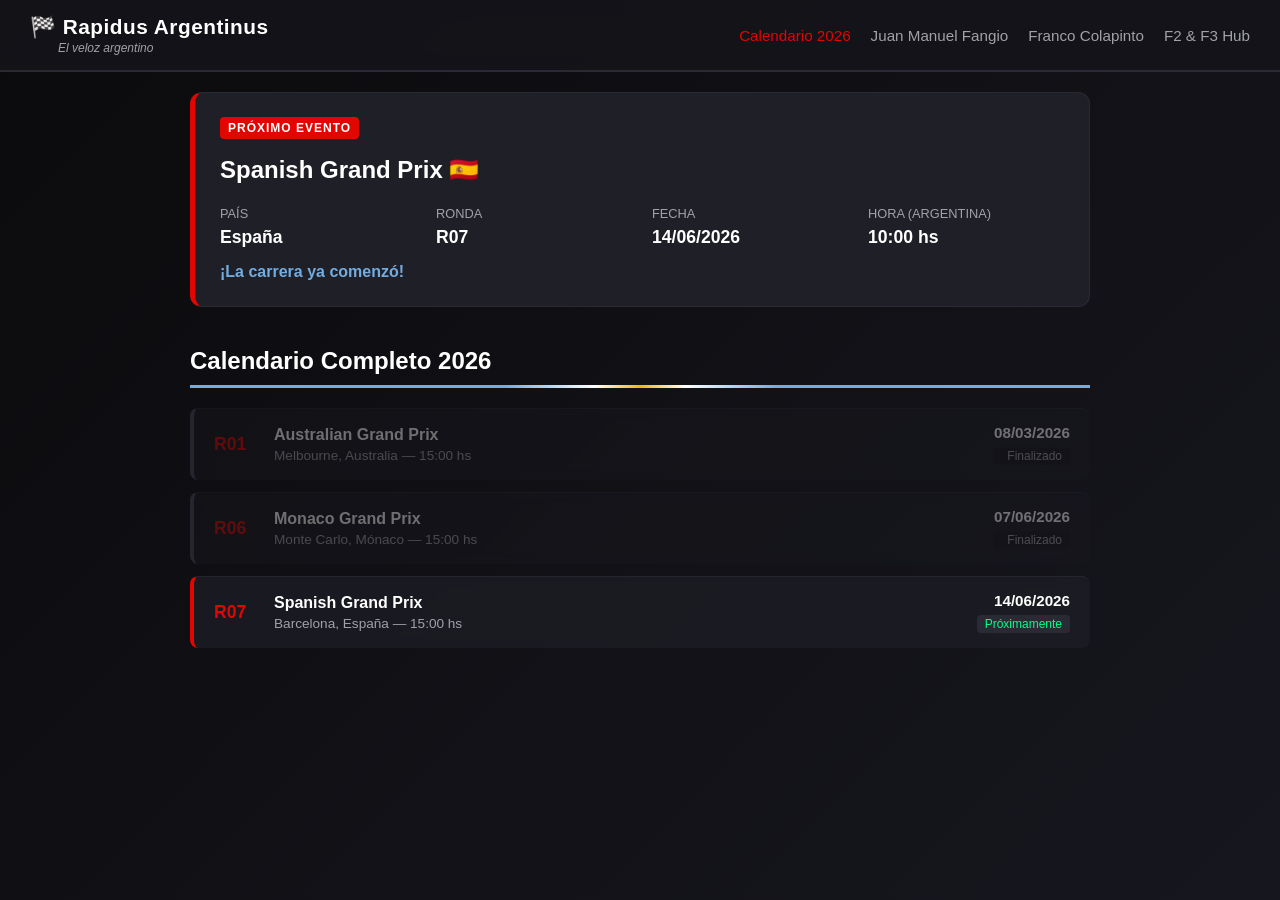
==== commit 7f6e4f87: "Nuev-Actu-a" ====
--- a/index.html
+++ b/index.html
@@ -1,128 +1,128 @@
 <!DOCTYPE html>
 <html lang="es">
 <head>
-    <meta charset="UTF-8">
-    <meta name="viewport" content="width=device-width, initial-scale=1.0">
-    <title>Rapidus Argentinus - F1 Hub</title>
-    <link rel="stylesheet" href="style.css">
+  <meta charset="UTF-8">
+  <meta name="viewport" content="width=device-width, initial-scale=1.0">
+  <title>Rapidus Argentinus - F1 Hub</title>
+  <link rel="stylesheet" href="style.css">
 </head>
 <body>
-    <nav class="navbar">
-        <a href="index.html" class="nav-logo">
-            <span class="logo-main">🏁 Rapidus Argentinus</span>
-            <span class="logo-sub">El veloz argentino</span>
-        </a>
-        <div class="nav-links">
-            <a href="index.html" class="active">Calendario 2026</a>
-            <a href="fangio.html">Juan Manuel Fangio</a>
-            <a href="colapinto.html">Franco Colapinto</a>
-            <a href="f2-f3.html">F2 & F3 Hub</a>
+  <!-- NAVBAR -->
+  <nav class="navbar">
+    <a href="#calendario" class="nav-logo">
+      <span class="logo-main">🏁 Rapidus Argentinus</span>
+      <span class="logo-sub">El veloz argentino</span>
+    </a>
+    <div class="nav-links">
+      <a href="#calendario" class="active">Calendario 2026</a>
+      <a href="#fangio">Juan Manuel Fangio</a>
+      <a href="#colapinto">Franco Colapinto</a>
+      <a href="#f2f3">F2 & F3 Hub</a>
+    </div>
+  </nav>
+
+  <!-- SECCIÓN CALENDARIO -->
+  <section id="calendario" class="container">
+    <div class="card main-card">
+      <div class="header">
+        <span class="live-badge">PRÓXIMO EVENTO</span>
+        <h1 id="gran-premio">Spanish Grand Prix 🇪🇸</h1>
+      </div>
+      <div class="content">
+        <div class="info-group">
+          <span class="label">País</span>
+          <p class="value">España</p>
         </div>
-    </nav>
+        <div class="info-group">
+          <span class="label">Ronda</span>
+          <p class="value">R07</p>
+        </div>
+        <div class="info-group">
+          <span class="label">Fecha</span>
+          <p class="value">14/06/2026</p>
+        </div>
+        <div class="info-group">
+          <span class="label">Hora (Argentina)</span>
+          <p class="value">10:00 hs</p>
+        </div>
+      </div>
+      <!-- Contador regresivo -->
+      <div id="countdown" style="margin-top:15px; font-weight:bold; color:#74acdf;"></div>
+    </div>
 
-    <div class="container">
-        <div class="card main-card">
-            <div class="header">
-                <span class="live-badge">PRÓXIMO EVENTO</span>
-                <h1 id="gran-premio">Spanish Grand Prix 🇪🇸</h1>
+    <div class="calendar-section">
+      <h2>Calendario Completo 2026</h2>
+      <div id="calendario-lista" class="calendar-grid">
+        <!-- Carreras hardcodeadas (luego se reemplazan con JSON dinámico) -->
+        <div class="race-strip past-race">
+          <div class="race-info">
+            <span class="race-round">R01</span>
+            <div class="race-details">
+              <h3>Australian Grand Prix</h3>
+              <p>Melbourne, Australia — 15:00 hs</p>
             </div>
-            
-            <div class="content">
-                <div class="info-group">
-                    <span class="label">País</span>
-                    <p class="value">España</p>
-                </div>
-                <div class="info-group">
-                    <span class="label">Ronda</span>
-                    <p class="value">R07</p>
-                </div>
-                <div class="info-group">
-                    <span class="label">Fecha</span>
-                    <p class="value">14/06/2026</p>
-                </div>
-                <div class="info-group">
-                    <span class="label">Hora (Argentina)</span>
-                    <p class="value">10:00 hs</p>
-                </div>
-            </div>
+          </div>
+          <div class="race-date-status">
+            <span class="race-date">08/03/2026</span>
+            <span class="status-tag">Finalizado</span>
+          </div>
         </div>
 
-        <div class="calendar-section">
-            <h2>Calendario Completo 2026</h2>
-            <div id="calendario-lista" class="calendar-grid">
+        <div class="race-strip past-race">
+          <div class="race-info">
+            <span class="race-round">R06</span>
+            <div class="race-details">
+              <h3>Monaco Grand Prix</h3>
+              <p>Monte Carlo, Mónaco — 15:00 hs</p>
+            </div>
+          </div>
+          <div class="race-date-status">
+            <span class="race-date">07/06/2026</span>
+            <span class="status-tag">Finalizado</span>
+          </div>
+        </div>
 
-                <div class="race-strip past-race">
-                    <div class="race-info">
-                        <span class="race-round">R01</span>
-                        <div class="race-details">
-                            <h3>Australian Grand Prix</h3>
-                            <p>Melbourne, Australia — 15:00 hs</p>
-                        </div>
-                    </div>
-                    <div class="race-date-status">
-                        <span class="race-date">08/03/2026</span>
-                        <span class="status-tag">Finalizado</span>
-                    </div>
-                </div>
+        <div class="race-strip">
+          <div class="race-info">
+            <span class="race-round">R07</span>
+            <div class="race-details">
+              <h3>Spanish Grand Prix</h3>
+              <p>Barcelona, España — 15:00 hs</p>
+            </div>
+          </div>
+          <div class="race-date-status">
+            <span class="race-date">14/06/2026</span>
+            <span class="status-tag">Próximamente</span>
+          </div>
+        </div>
+      </div>
+    </div>
+  </section>
 
-                <div class="race-strip past-race">
-                    <div class="race-info">
-                        <span class="race-round">R05</span>
-                        <div class="race-details">
-                            <h3>Emilia Romagna Grand Prix</h3>
-                            <p>Imola, Italia — 13:00 hs</p>
-                        </div>
-                    </div>
-                    <div class="race-date-status">
-                        <span class="race-date">17/05/2026</span>
-                        <span class="status-tag">Finalizado</span>
-                    </div>
-                </div>
+  <!-- SECCIONES EXTRA (placeholder, se completan en sus propios HTML) -->
+  <section id="fangio"></section>
+  <section id="colapinto"></section>
+  <section id="f2f3"></section>
 
-                <div class="race-strip past-race">
-                    <div class="race-info">
-                        <span class="race-round">R06</span>
-                        <div class="race-details">
-                            <h3>Monaco Grand Prix</h3>
-                            <p>Monte Carlo, Mónaco — 15:00 hs</p>
-                        </div>
-                    </div>
-                    <div class="race-date-status">
-                        <span class="race-date">07/06/2026</span>
-                        <span class="status-tag">Finalizado</span>
-                    </div>
-                </div>
+  <!-- Scripts -->
+  <script src="script.js"></script>
+  <script>
+    // Cuenta regresiva
+    const fechaCarrera = new Date("2026-06-14T10:00:00-03:00");
+    const countdown = document.getElementById("countdown");
 
-                <div class="race-strip">
-                    <div class="race-info">
-                        <span class="race-round">R07</span>
-                        <div class="race-details">
-                            <h3>Spanish Grand Prix</h3>
-                            <p>Barcelona, España — 15:00 hs</p>
-                        </div>
-                    </div>
-                    <div class="race-date-status">
-                        <span class="race-date">14/06/2026</span>
-                        <span class="status-tag">Próximamente</span>
-                    </div>
-                </div>
-
-                <div class="race-strip">
-                    <div class="race-info">
-                        <span class="race-round">R08</span>
-                        <div class="race-details">
-                            <h3>Canadian Grand Prix</h3>
-                            <p>Montréal, Canadá — 16:00 hs</p>
-                        </div>
-                    </div>
-                    <div class="race-date-status">
-                        <span class="race-date">28/06/2026</span>
-                        <span class="status-tag">Próximamente</span>
-                    </div>
-                </div>
-
-            </div>
-        </div>
-    </div>
+    setInterval(() => {
+      const ahora = new Date();
+      const diff = fechaCarrera - ahora;
+      if (diff <= 0) {
+        countdown.textContent = "¡La carrera ya comenzó!";
+        return;
+      }
+      const dias = Math.floor(diff / (1000 * 60 * 60 * 24));
+      const horas = Math.floor((diff / (1000 * 60 * 60)) % 24);
+      const minutos = Math.floor((diff / (1000 * 60)) % 60);
+      countdown.textContent = `Faltan ${dias} días, ${horas}h ${minutos}m`;
+    }, 1000);
+  </script>
 </body>
-</html>+</html>
